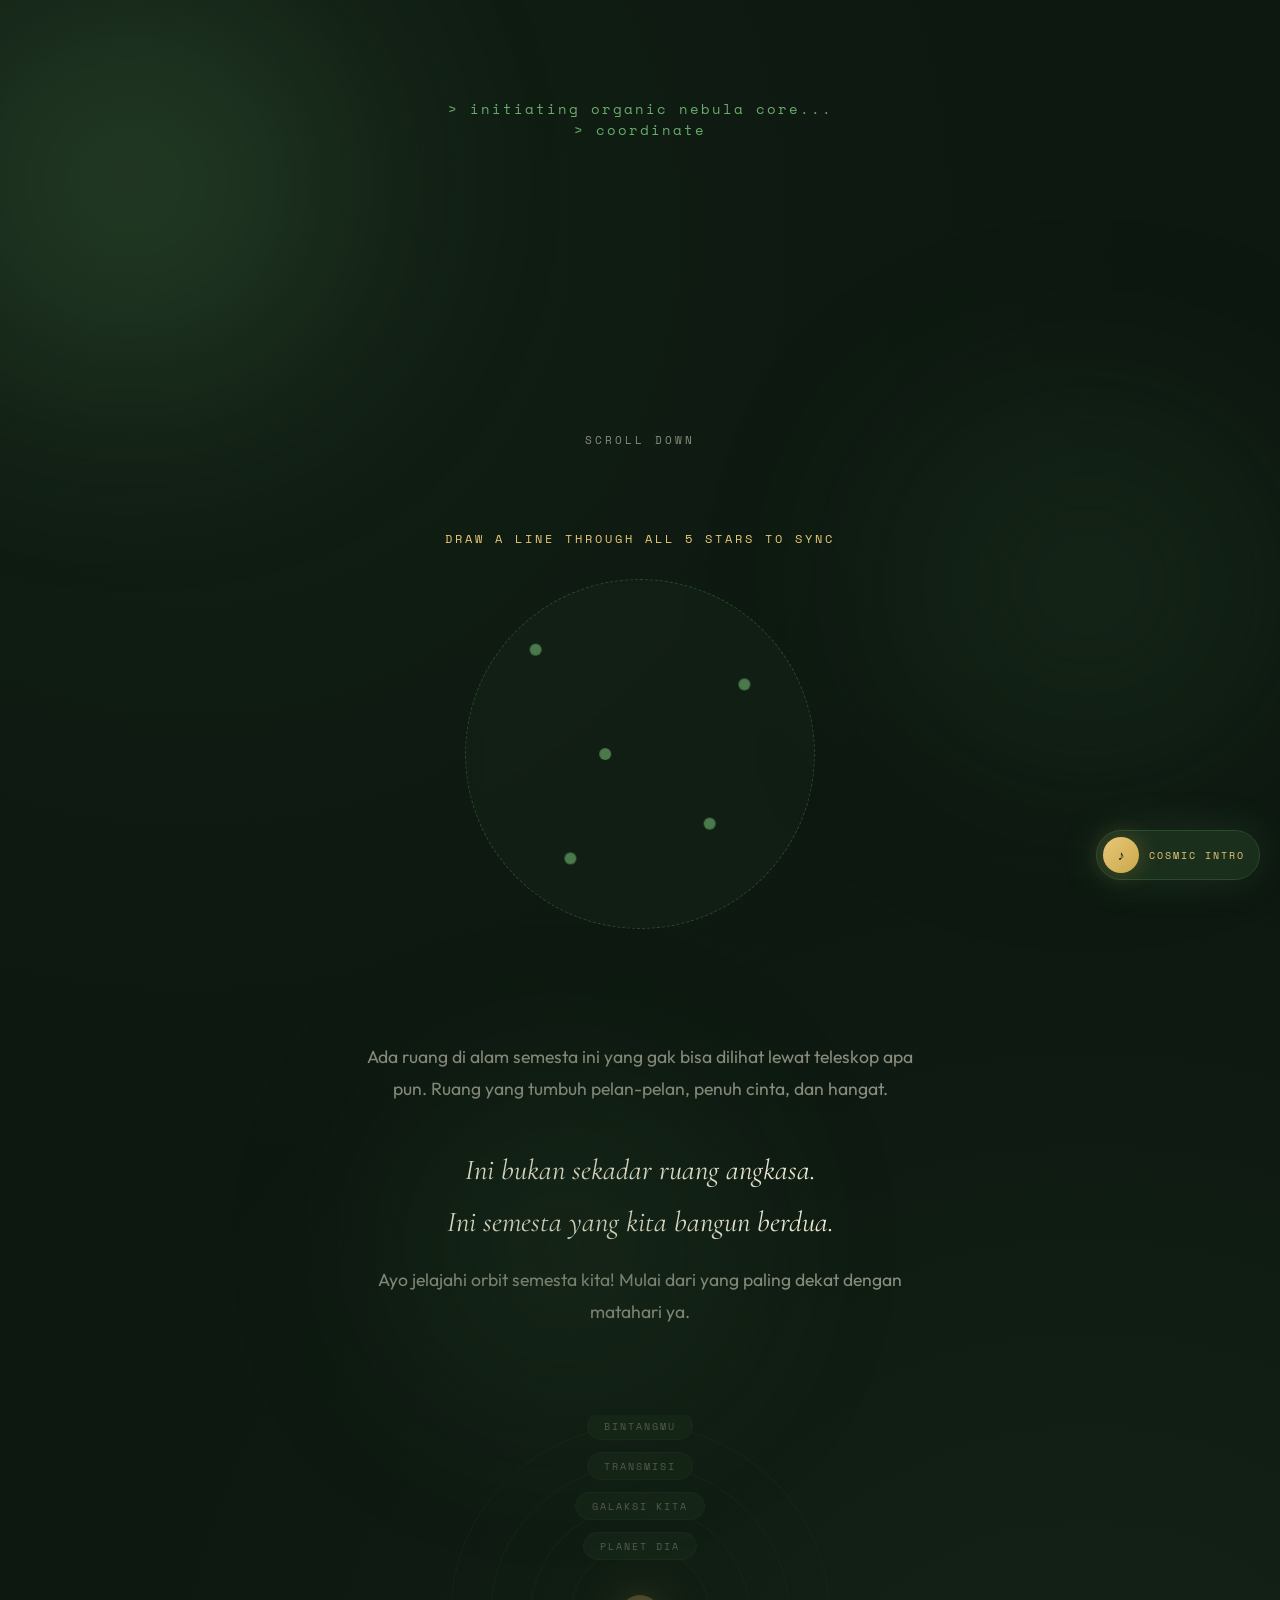
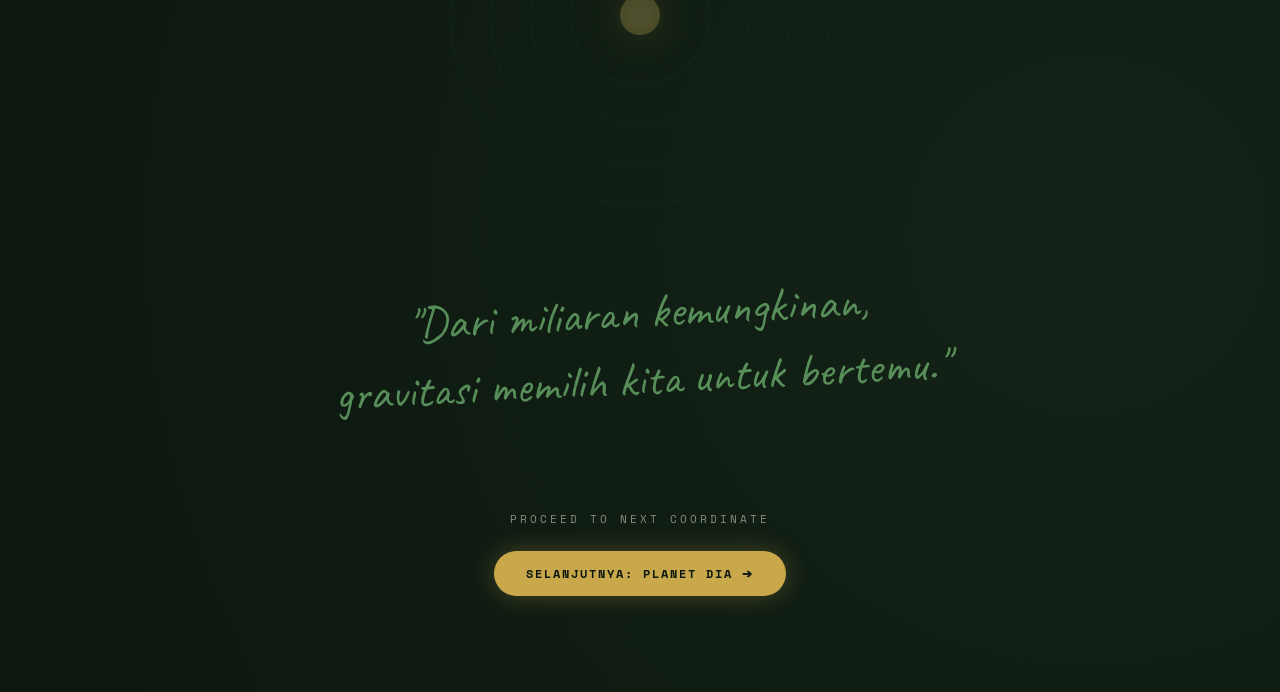
==== index.html @ adc8394c "added by @Kediopan" ====
<!doctype html>
<html lang="id">
  <head>
    <meta charset="UTF-8" />
    <meta name="viewport" content="width=device-width, initial-scale=1.0" />
    <title>The Green Nebula</title>
    <link rel="stylesheet" href="style.css" />
  </head>
  <body>
    <div id="page-transition" class="fade-in"></div>

    <div class="organic-nebula n-fern"></div>
    <div class="organic-nebula n-moss"></div>

    <div id="music-player">
      <button id="music-btn">♪</button>
      <div class="music-info"><span>Cosmic Intro</span></div>
    </div>

    <div class="void-container">
      <div class="boot-sequence">
        <div class="terminal-text" id="terminal-text"></div>
        <h1 class="hero-title" id="hero-title">
          Happy Monthversarry!<br /><em>Enter Our Universe</em>
        </h1>
        <p
          style="
            font-family: var(--f-mono);
            font-size: 0.7rem;
            color: var(--mist);
            margin-top: 4rem;
            letter-spacing: 3px;
            animation: pulse 3s infinite;
          "
        >
          SCROLL DOWN
        </p>
      </div>

      <div class="star-connect-section">
        <p class="star-hint" id="canvas-hint">
          Draw a line through all 5 stars to sync
        </p>
        <div class="canvas-wrapper reveal">
          <canvas id="connect-canvas"></canvas>
          <div class="hidden-message" id="hidden-msg">We Made It This Far!</div>
        </div>
      </div>

      <div class="about-universe reveal">
        <div
          class="organic-nebula n-moss"
          style="top: 20%; right: 20%; width: 40vw; height: 40vh"
        ></div>
        <p>
          Ada ruang di alam semesta ini yang gak bisa dilihat lewat teleskop apa
          pun. Ruang yang tumbuh pelan-pelan, penuh cinta, dan hangat.
        </p>
        <p class="highlight">
          Ini bukan sekadar ruang angkasa.<br />Ini semesta yang kita bangun
          berdua.
        </p>
        <p>
          Ayo jelajahi orbit semesta kita! Mulai dari yang paling dekat dengan
          matahari ya.
        </p>
      </div>

      <div class="orbit-nav-section" id="orbit-nav">
        <div class="orbit-center"></div>
        <a href="him.html" class="orbit-ring r-1" data-nav
          ><span>Planet Dia</span></a
        >
        <a href="kita.html" class="orbit-ring r-2" data-nav
          ><span>Galaksi Kita</span></a
        >
        <a href="surat.html" class="orbit-ring r-3" data-nav
          ><span>Transmisi</span></a
        >
        <a href="untuk.html" class="orbit-ring r-4" data-nav
          ><span>Bintangmu</span></a
        >
      </div>

      <div class="teaser-section">
        <div class="shooting-star" id="shooting-star"></div>
        <p class="teaser-quote" id="teaser-quote">
          "Dari miliaran kemungkinan,<br />gravitasi memilih kita untuk
          bertemu."
        </p>
      </div>

      <!-- NEW: NEXT BUTTON -->
      <div class="next-page-nav reveal">
        <p>PROCEED TO NEXT COORDINATE</p>
        <a href="him.html" class="btn-fierce" data-nav
          >Selanjutnya: Planet Dia ➔</a
        >
      </div>
    </div>

    <script src="script.js"></script>
  </body>
</html>
---- style.css ----
@import url("https://fonts.googleapis.com/css2?family=Cormorant+Garamond:ital,wght@0,300;0,400;0,600;1,400&family=Outfit:wght@300;400;600&family=Space+Mono:ital,wght@0,400;0,700;1,400&family=Caveat:wght@600&display=swap");

/* ── GREEN NEBULA PALETTE & TOKENS ── */
:root {
  --void: #0d1810;
  --forest: #172619;
  --forest-mid: #1e3520;
  --moss: #2a4a2c;
  --fern: #4a7a4c;
  --nebula: #6aab6c;
  --gold: #c9a84c;
  --gold-light: #e8c878;
  --cream: #f0ead6;
  --mist: rgba(240, 234, 214, 0.55);

  --f-display: "Cormorant Garamond", serif;
  --f-body: "Outfit", sans-serif;
  --f-mono: "Space Mono", monospace;
  --f-hand: "Caveat", cursive;

  --glow-nebula: 0 0 40px rgba(106, 171, 108, 0.15);
  --glow-gold: 0 0 25px rgba(201, 168, 76, 0.3);
}

* {
  margin: 0;
  padding: 0;
  box-sizing: border-box;
  -webkit-tap-highlight-color: transparent;
}

/* FIX: Absolute horizontal lockdown */
html,
body {
  width: 100%;
  max-width: 100vw;
  overflow-x: hidden;
}

body {
  background-color: var(--void);
  color: var(--cream);
  font-family: var(--f-body);
  overflow-y: auto !important;
  min-height: 100vh;
  background-image:
    radial-gradient(circle at 15% 10%, rgba(42, 74, 44, 0.15), transparent 40%),
    radial-gradient(circle at 85% 80%, rgba(74, 122, 76, 0.1), transparent 50%);
}

/* ── SPA TRANSITIONS ── */
#page-transition {
  position: fixed;
  inset: 0;
  background: var(--void);
  z-index: 99999;
  pointer-events: none;
  opacity: 0;
  transition: opacity 0.8s ease;
}
#page-transition.fade-in {
  opacity: 1;
  pointer-events: all;
}
.reveal {
  opacity: 0;
  transform: translateY(30px);
  transition: all 1s cubic-bezier(0.25, 1, 0.5, 1);
}
.reveal.visible {
  opacity: 1;
  transform: translateY(0);
}

/* ── PERSISTENT MUSIC & NAV BUTTONS (FIXED CROPPING) ── */
#music-player {
  position: fixed;
  bottom: 20px;
  right: 20px;
  z-index: 9990;
  display: flex;
  align-items: center;
  gap: 10px;
  background: rgba(30, 53, 32, 0.8);
  backdrop-filter: blur(12px);
  border: 1px solid var(--moss);
  border-radius: 50px;
  padding: 6px 14px 6px 6px;
  box-shadow: var(--glow-nebula);
  transition: all 0.3s;
  max-width: calc(100vw - 40px); /* Respects screen padding */
}
#music-btn {
  width: 36px;
  height: 36px;
  border-radius: 50%;
  background: linear-gradient(135deg, var(--gold-light), var(--gold));
  border: none;
  cursor: pointer;
  color: var(--void);
  font-weight: bold;
  box-shadow: var(--glow-gold);
  transition: transform 0.2s;
  display: flex;
  justify-content: center;
  align-items: center;
  flex-shrink: 0;
}
#music-btn:active {
  transform: scale(0.9);
}

.music-info {
  display: flex;
  align-items: center;
  overflow: hidden; /* Contains the text */
}

/* FIX: Text Truncation limits width so it cannot push the box off-screen */
.music-info span {
  display: block;
  font-family: var(--f-mono);
  font-size: 10px;
  color: var(--gold-light);
  letter-spacing: 2px;
  text-transform: uppercase;
  white-space: nowrap;
  overflow: hidden;
  text-overflow: ellipsis;
  max-width: 120px; /* Truncates dynamically on small screens */
}

.btn-fierce {
  display: inline-flex;
  align-items: center;
  justify-content: center;
  padding: 14px 32px;
  font-family: var(--f-mono);
  font-size: 0.75rem;
  color: var(--void);
  background: var(--gold);
  border-radius: 30px;
  text-decoration: none;
  font-weight: bold;
  letter-spacing: 2px;
  text-transform: uppercase;
  transition: all 0.3s;
  box-shadow: var(--glow-gold);
  border: none;
  cursor: pointer;
}
.btn-fierce:hover {
  transform: scale(1.05);
  background: var(--gold-light);
  box-shadow: 0 0 30px rgba(201, 168, 76, 0.5);
}

.back-nav {
  position: fixed;
  top: 15px;
  left: 15px;
  font-family: var(--f-mono);
  font-size: 0.65rem;
  color: var(--mist);
  text-transform: uppercase;
  letter-spacing: 2px;
  text-decoration: none;
  z-index: 9990;
  padding: 8px 16px;
  background: rgba(23, 38, 25, 0.8);
  border: 1px solid var(--moss);
  border-radius: 30px;
  backdrop-filter: blur(5px);
  transition: all 0.3s;
}
.back-nav:hover {
  color: var(--gold-light);
  border-color: var(--gold);
}

.next-page-nav {
  width: 100%;
  padding: 4rem 1.5rem 6rem;
  display: flex;
  flex-direction: column;
  align-items: center;
  justify-content: center;
  text-align: center;
  position: relative;
  z-index: 10;
}
.next-page-nav p {
  font-family: var(--f-mono);
  font-size: 0.7rem;
  color: var(--mist);
  letter-spacing: 3px;
  margin-bottom: 1.5rem;
  text-transform: uppercase;
}

/* ── AMBIENT NEBULAE ── */
.organic-nebula {
  position: fixed;
  border-radius: 50%;
  filter: blur(90px);
  pointer-events: none;
  opacity: 0.4;
  z-index: 0;
}
.n-fern {
  width: 60vw;
  height: 60vh;
  background: radial-gradient(circle, var(--fern), transparent 70%);
  top: -10%;
  left: -20%;
}
.n-moss {
  width: 50vw;
  height: 50vh;
  background: radial-gradient(circle, var(--moss), transparent 70%);
  bottom: 10%;
  right: -10%;
}

/* =========================================
   PAGE 1: THE VOID (INDEX)
   ========================================= */
.void-container {
  padding: 2rem 0 0;
  display: flex;
  flex-direction: column;
  align-items: center;
  position: relative;
  width: 100%;
  overflow-x: hidden;
}

/* Section 1: Boot */
.boot-sequence {
  min-height: 50vh;
  display: flex;
  flex-direction: column;
  justify-content: center;
  align-items: center;
  width: 90%;
  margin-inline: auto;
  padding-top: 2rem;
}
.terminal-text {
  font-family: var(--f-mono);
  font-size: 0.85rem;
  color: var(--nebula);
  letter-spacing: 2px;
  text-align: center;
  margin-bottom: 2rem;
  min-height: 60px;
  line-height: 1.6;
}
.hero-title {
  font-family: var(--f-display);
  font-size: clamp(2.5rem, 8vw, 5rem);
  font-style: italic;
  font-weight: 300;
  color: var(--cream);
  text-align: center;
  opacity: 0;
  transition: opacity 2s ease 0.5s;
  text-shadow: 0 4px 30px rgba(240, 234, 214, 0.1);
  line-height: 1.1;
}
.hero-title em {
  color: var(--gold);
  font-style: normal;
  font-weight: 400;
}

/* Section 2: Star Connect */
.star-connect-section {
  padding: 3rem 0;
  display: flex;
  flex-direction: column;
  align-items: center;
  width: 90%;
  margin-inline: auto;
  position: relative;
}
.star-hint {
  font-family: var(--f-mono);
  font-size: 0.75rem;
  color: var(--gold-light);
  letter-spacing: 3px;
  text-transform: uppercase;
  margin-bottom: 2rem;
  text-align: center;
  animation: pulse 2s infinite;
}
.canvas-wrapper {
  position: relative;
  width: 100%;
  max-width: 350px;
  height: 350px;
}
#connect-canvas {
  width: 100%;
  height: 100%;
  background: rgba(23, 38, 25, 0.4);
  border: 1px dashed var(--moss);
  border-radius: 50%;
  backdrop-filter: blur(8px);
  cursor: crosshair;
  transition: box-shadow 0.5s;
  touch-action: none;
}
#connect-canvas.unlocked {
  box-shadow:
    var(--glow-gold),
    inset 0 0 40px rgba(201, 168, 76, 0.2);
  border-color: var(--gold);
}
.hidden-message {
  position: absolute;
  top: 50%;
  left: 50%;
  transform: translate(-50%, -50%);
  font-family: var(--f-hand);
  font-size: 2rem;
  color: var(--gold-light);
  text-shadow: var(--glow-gold);
  opacity: 0;
  pointer-events: none;
  transition: opacity 1s;
  white-space: nowrap;
}

/* Section 3: About */
.about-universe {
  padding: 4rem 1rem;
  display: flex;
  flex-direction: column;
  justify-content: center;
  align-items: center;
  text-align: center;
  width: 90%;
  max-width: 600px;
  margin-inline: auto;
  position: relative;
  z-index: 2;
}
.about-universe p {
  font-family: var(--f-body);
  font-size: 1.1rem;
  line-height: 1.8;
  color: var(--mist);
  margin-bottom: 1.5rem;
}
.about-universe .highlight {
  font-family: var(--f-display);
  font-size: 1.8rem;
  color: var(--cream);
  font-style: italic;
  margin: 1rem 0;
}

/* Section 4: Orbit Ring Nav */
.orbit-nav-section {
  padding: 4rem 0;
  height: 400px;
  display: flex;
  justify-content: center;
  align-items: center;
  position: relative;
  opacity: 0.3;
  pointer-events: none;
  transition: opacity 1.5s;
  overflow: hidden;
  width: 100%;
}
.orbit-nav-section.unlocked {
  opacity: 1;
  pointer-events: all;
}
.orbit-center {
  width: 40px;
  height: 40px;
  background: radial-gradient(circle, var(--gold-light), var(--gold));
  border-radius: 50%;
  box-shadow:
    var(--glow-gold),
    0 0 60px rgba(201, 168, 76, 0.6);
  z-index: 10;
  position: absolute;
  top: 50%;
  left: 50%;
  transform: translate(-50%, -50%);
}
.orbit-ring {
  position: absolute;
  top: 50%;
  left: 50%;
  border-radius: 50%;
  border: 1px solid rgba(106, 171, 108, 0.2);
  display: flex;
  justify-content: center;
  align-items: flex-start;
  text-decoration: none;
  transition: all 0.3s;
  pointer-events: none;
}
.orbit-ring span {
  pointer-events: auto;
  cursor: pointer;
  font-family: var(--f-mono);
  font-size: 0.6rem;
  color: var(--cream);
  background: var(--forest-mid);
  border: 1px solid var(--moss);
  padding: 6px 16px;
  border-radius: 30px;
  letter-spacing: 2px;
  text-transform: uppercase;
  transform: translateY(-50%);
  transition: all 0.3s;
  white-space: nowrap;
}
.orbit-ring:hover span {
  background: var(--nebula);
  color: var(--void);
  box-shadow: var(--glow-nebula);
  border-color: var(--nebula);
}
.r-1 {
  width: 140px;
  height: 140px;
  margin: -70px 0 0 -70px;
  animation: spin 15s linear infinite;
}
.r-2 {
  width: 220px;
  height: 220px;
  margin: -110px 0 0 -110px;
  animation: spin 25s linear infinite reverse;
}
.r-3 {
  width: 300px;
  height: 300px;
  margin: -150px 0 0 -150px;
  animation: spin 35s linear infinite;
}
.r-4 {
  width: 380px;
  height: 380px;
  margin: -190px 0 0 -190px;
  animation: spin 45s linear infinite reverse;
}
.r-1 span {
  animation: spin 15s linear infinite reverse;
}
.r-2 span {
  animation: spin 25s linear infinite normal;
}
.r-3 span {
  animation: spin 35s linear infinite reverse;
}
.r-4 span {
  animation: spin 45s linear infinite normal;
}

/* Section 5: Teaser */
.teaser-section {
  padding: 4rem 1rem 2rem;
  display: flex;
  justify-content: center;
  align-items: center;
  position: relative;
  width: 90%;
  margin-inline: auto;
}
.teaser-quote {
  font-family: var(--f-hand);
  font-size: clamp(1.8rem, 5vw, 3rem);
  color: var(--nebula);
  text-align: center;
  transform: rotate(-3deg);
  line-height: 1.4;
  opacity: 0.8;
}
.shooting-star {
  position: absolute;
  width: 150px;
  height: 2px;
  background: linear-gradient(90deg, transparent, var(--gold-light), white);
  top: 10%;
  left: -200px;
  opacity: 0;
  transform: rotate(-15deg);
}
.shooting-star.shoot {
  animation: shootAnim 2s ease-in forwards;
}

/* =========================================
   PAGE 2: PLANET DIA (HIM.HTML)
   ========================================= */
.planet-dia-wrapper {
  padding: 4rem 0 0;
  display: flex;
  flex-direction: column;
  align-items: center;
  width: 100%;
  overflow-x: hidden;
}
.pd-hero {
  text-align: center;
  margin-bottom: 3rem;
  width: 90%;
  margin-inline: auto;
}
.pd-hero h1 {
  font-family: var(--f-display);
  font-size: clamp(2.5rem, 8vw, 5rem);
  color: var(--cream);
  font-style: italic;
  font-weight: 300;
}
.pd-hero p {
  font-family: var(--f-mono);
  font-size: 0.75rem;
  color: var(--gold);
  letter-spacing: 3px;
  text-transform: uppercase;
  margin-top: 1rem;
}
.solar-system-area {
  position: relative;
  width: 90%;
  max-width: 350px;
  height: 350px;
  display: flex;
  justify-content: center;
  align-items: center;
  margin: 0 auto 4rem;
}
.central-star {
  width: 50px;
  height: 50px;
  background: radial-gradient(circle, var(--gold-light), var(--forest-mid));
  border-radius: 50%;
  box-shadow: var(--glow-gold);
  z-index: 5;
}
.orbit-path {
  position: absolute;
  border: 1px dashed rgba(74, 122, 76, 0.2);
  border-radius: 50%;
  pointer-events: none;
}
.planet {
  position: absolute;
  border-radius: 50%;
  cursor: pointer;
  transition: transform 0.3s;
  z-index: 10;
  display: flex;
  justify-content: center;
  align-items: center;
  pointer-events: auto;
}
.planet:hover {
  transform: scale(1.2);
  box-shadow: var(--glow-nebula);
}
.planet::after {
  content: attr(data-name);
  position: absolute;
  bottom: -20px;
  font-family: var(--f-mono);
  font-size: 9px;
  color: var(--mist);
  opacity: 0;
  transition: opacity 0.3s;
  letter-spacing: 1px;
}
.planet:hover::after {
  opacity: 1;
}
.path-1 {
  width: 140px;
  height: 140px;
  animation: spin 15s linear infinite;
}
.path-2 {
  width: 220px;
  height: 220px;
  animation: spin 25s linear infinite reverse;
}
.path-3 {
  width: 300px;
  height: 300px;
  animation: spin 35s linear infinite;
}
.path-4 {
  width: 380px;
  height: 380px;
  animation: spin 45s linear infinite reverse;
}
.planet-1 {
  width: 20px;
  height: 20px;
  background: radial-gradient(circle at 30% 30%, var(--fern), var(--void));
  top: -10px;
  left: 50%;
  transform: translateX(-50%);
}
.planet-2 {
  width: 30px;
  height: 30px;
  background: radial-gradient(circle at 30% 30%, var(--moss), var(--void));
  bottom: -15px;
  left: 50%;
  transform: translateX(-50%);
}
.planet-3 {
  width: 18px;
  height: 18px;
  background: radial-gradient(circle at 30% 30%, var(--gold), var(--forest));
  top: 50%;
  right: -9px;
  transform: translateY(-50%);
}
.planet-4 {
  width: 40px;
  height: 40px;
  background: radial-gradient(circle at 30% 30%, var(--nebula), var(--void));
  top: 50%;
  left: -20px;
  transform: translateY(-50%);
}
.planet-modal {
  position: fixed;
  inset: 0;
  background: rgba(13, 24, 16, 0.95);
  backdrop-filter: blur(10px);
  z-index: 10000;
  display: flex;
  justify-content: center;
  align-items: center;
  opacity: 0;
  pointer-events: none;
  transition: opacity 0.5s ease;
  padding: 1.5rem;
}
.planet-modal.show {
  opacity: 1;
  pointer-events: all;
}
.pm-content {
  background: var(--forest-mid);
  border: 1px solid var(--moss);
  border-radius: 16px;
  padding: 1.5rem;
  width: 90%;
  max-width: 400px;
  margin-inline: auto;
  text-align: center;
  box-shadow: var(--glow-nebula);
  transform: scale(0.9);
  transition: transform 0.5s cubic-bezier(0.25, 1, 0.5, 1);
}
.planet-modal.show .pm-content {
  transform: scale(1);
}
.pm-content img {
  width: 100%;
  height: 280px;
  object-fit: cover;
  border-radius: 8px;
  margin-bottom: 1.2rem;
  filter: sepia(20%) brightness(0.9);
}
.pm-content p {
  font-family: var(--f-hand);
  font-size: 1.5rem;
  color: var(--gold-light);
  line-height: 1.4;
  margin-bottom: 1.5rem;
}
.pm-close {
  background: transparent;
  border: 1px solid var(--mist);
  color: var(--cream);
  font-family: var(--f-mono);
  padding: 8px 24px;
  border-radius: 30px;
  cursor: pointer;
  transition: all 0.3s;
  letter-spacing: 2px;
}
.pm-close:hover {
  border-color: var(--gold);
  color: var(--gold);
}

/* Mission Reports */
.facts-section {
  width: 90%;
  max-width: 900px;
  margin: 0 auto 4rem;
}
.section-title {
  font-family: var(--f-display);
  font-size: 2.2rem;
  color: var(--cream);
  text-align: center;
  margin-bottom: 2.5rem;
  font-style: italic;
}
.facts-grid {
  display: grid;
  grid-template-columns: repeat(auto-fit, minmax(220px, 1fr));
  gap: 1.5rem;
}
.fact-card {
  height: 240px;
  perspective: 1000px;
  cursor: pointer;
}
.fact-inner {
  width: 100%;
  height: 100%;
  position: relative;
  transition: transform 0.8s cubic-bezier(0.25, 1, 0.5, 1);
  transform-style: preserve-3d;
}
.fact-card.flipped .fact-inner {
  transform: rotateY(180deg);
}
.fact-front,
.fact-back {
  position: absolute;
  inset: 0;
  backface-visibility: hidden;
  border-radius: 12px;
  padding: 1.5rem;
  display: flex;
  flex-direction: column;
  justify-content: center;
  align-items: center;
  text-align: center;
}
.fact-front {
  background: var(--forest-mid);
  border: 1px solid var(--moss);
}
.fact-front span {
  font-family: var(--f-mono);
  font-size: 0.65rem;
  color: var(--nebula);
  letter-spacing: 3px;
  margin-bottom: 1rem;
}
.fact-front h3 {
  font-family: var(--f-display);
  font-size: 1.5rem;
  color: var(--gold-light);
  font-style: italic;
}
.fact-back {
  background: var(--moss);
  border: 1px solid var(--fern);
  transform: rotateY(180deg);
}
.fact-back p {
  font-family: var(--f-body);
  font-size: 0.95rem;
  color: var(--cream);
  line-height: 1.5;
}

/* Rater & Strip */
.rating-section {
  text-align: center;
  margin: 0 auto 4rem;
  width: 90%;
  max-width: 600px;
  padding: 3rem 1.5rem;
  background: rgba(30, 53, 32, 0.2);
  border-radius: 20px;
  border: 1px dashed var(--moss);
}
.rating-section h2 {
  font-family: var(--f-mono);
  font-size: 0.8rem;
  color: var(--mist);
  letter-spacing: 3px;
  text-transform: uppercase;
  margin-bottom: 1.5rem;
}
.star-rating {
  display: flex;
  justify-content: center;
  gap: 10px;
  font-size: 2.5rem;
  color: var(--forest-mid);
  cursor: pointer;
  margin-bottom: 1.5rem;
}
.star-rating span {
  transition:
    color 0.3s,
    transform 0.2s;
  text-shadow: 0 0 10px rgba(0, 0, 0, 0.5);
}
.star-rating span.active {
  color: var(--gold);
  transform: scale(1.1);
  text-shadow: var(--glow-gold);
}
.rating-result {
  font-family: var(--f-hand);
  font-size: 1.8rem;
  color: var(--nebula);
  min-height: 2.5rem;
}

.strip-section {
  width: 100vw;
  margin-left: calc(-50vw + 50%);
  margin-bottom: 0;
  overflow: hidden;
}
.strip-hint {
  text-align: center;
  font-family: var(--f-mono);
  font-size: 0.7rem;
  color: var(--mist);
  letter-spacing: 2px;
  margin-bottom: 1.5rem;
}
.photo-strip {
  display: flex;
  gap: 1.5rem;
  padding: 0 5vw 1.5rem;
  overflow-x: auto;
  scroll-snap-type: x mandatory;
  scrollbar-width: none;
}
.photo-strip::-webkit-scrollbar {
  display: none;
}
.strip-img {
  flex: 0 0 240px;
  height: 320px;
  scroll-snap-align: center;
  border-radius: 8px;
  border: 2px solid var(--moss);
  object-fit: cover;
  filter: sepia(80%) grayscale(100%) brightness(0.6);
  transition: all 0.6s ease;
  cursor: pointer;
}
.strip-img.colorized {
  filter: sepia(0%) grayscale(0%) brightness(1);
  border-color: var(--gold-light);
  box-shadow: var(--glow-gold);
  transform: scale(1.02);
}

/* =========================================
   PAGE 3: GALAKSI KITA (KITA.HTML)
   ========================================= */
.kita-wrapper {
  padding: 3rem 0 0;
  display: flex;
  flex-direction: column;
  align-items: center;
  overflow-x: hidden;
  width: 100%;
}
.galaxy-hero {
  position: relative;
  width: 100%;
  height: 40vh;
  display: flex;
  flex-direction: column;
  justify-content: center;
  align-items: center;
  margin-bottom: 2rem;
}
.spiral-bg {
  position: absolute;
  width: 150vw;
  height: 150vw;
  background: conic-gradient(
    from 0deg,
    transparent 0%,
    rgba(106, 171, 108, 0.1) 20%,
    transparent 40%,
    rgba(201, 168, 76, 0.05) 60%,
    transparent 80%
  );
  border-radius: 50%;
  animation: spin 40s linear infinite;
  pointer-events: none;
  z-index: 0;
}
.galaxy-hero h1 {
  font-family: var(--f-display);
  font-size: clamp(2.5rem, 8vw, 5rem);
  color: var(--gold-light);
  z-index: 2;
  text-shadow: var(--glow-gold);
  font-style: italic;
}

.map-window {
  width: 90%;
  max-width: 600px;
  margin-inline: auto;
  height: 40vh;
  border: 1px solid var(--moss);
  border-radius: 20px;
  overflow: hidden;
  position: relative;
  background: radial-gradient(circle, var(--forest-mid), var(--void));
  box-shadow: var(--glow-nebula);
  cursor: grab;
}
.map-window:active {
  cursor: grabbing;
}
.map-canvas {
  width: 200%;
  height: 200%;
  position: absolute;
  top: -50%;
  left: -50%;
  background-image: radial-gradient(
    rgba(201, 168, 76, 0.3) 1px,
    transparent 1px
  );
  background-size: 50px 50px;
  transition: transform 0.1s;
}
.cluster {
  position: absolute;
  width: 50px;
  height: 50px;
  background: radial-gradient(circle, var(--gold), transparent);
  border-radius: 50%;
  filter: blur(5px);
  animation: pulse 2s infinite alternate;
  cursor: pointer;
  pointer-events: auto;
}
.c1 {
  top: 30%;
  left: 30%;
}
.c2 {
  top: 60%;
  left: 70%;
  background: radial-gradient(circle, var(--nebula), transparent);
}
.c3 {
  top: 80%;
  left: 20%;
}
.c4 {
  top: 20%;
  left: 80%;
}

.timeline-section {
  width: 90%;
  max-width: 600px;
  margin: 3rem auto;
  position: relative;
  padding: 1rem 0;
}
.timeline-line {
  position: absolute;
  left: 14px;
  top: 0;
  bottom: 0;
  width: 2px;
  background: var(--moss);
}
.time-node {
  position: relative;
  margin-bottom: 4rem;
  padding-left: 45px;
  opacity: 0.5;
  transition: opacity 0.5s;
}
.time-node.revealed {
  opacity: 1;
}
.node-hold {
  position: absolute;
  left: 0px;
  top: 0;
  width: 30px;
  height: 30px;
  border-radius: 50%;
  border: 2px solid var(--gold);
  background: var(--void);
  display: flex;
  justify-content: center;
  align-items: center;
  cursor: pointer;
  z-index: 2;
  box-shadow: var(--glow-gold);
  -webkit-user-select: none;
  user-select: none;
}
.node-fill {
  position: absolute;
  inset: -2px;
  border-radius: 50%;
  background: conic-gradient(var(--nebula) 0%, transparent 0%);
  pointer-events: none;
}
.time-content {
  background: var(--forest-mid);
  padding: 1.2rem;
  border-radius: 12px;
  border: 1px solid var(--moss);
  transform: translateX(-15px);
  transition: all 0.5s;
  filter: blur(3px);
}
.time-node.revealed .time-content {
  transform: translateX(0);
  filter: blur(0);
  box-shadow: var(--glow-nebula);
}

.decoder-section {
  text-align: center;
  width: 90%;
  margin: 4rem auto;
}
.decoder-text {
  font-family: var(--f-mono);
  font-size: 1.2rem;
  color: var(--gold-light);
  letter-spacing: 3px;
  margin-bottom: 1.5rem;
  min-height: 3rem;
  word-wrap: break-word;
}

.gyro-wall {
  display: flex;
  flex-wrap: wrap;
  justify-content: center;
  gap: 1.5rem;
  width: 90%;
  margin: 3rem auto 0;
  perspective: 1000px;
}
.gyro-item {
  width: 160px;
  padding: 8px 8px 24px;
  background: var(--cream);
  border-radius: 4px;
  box-shadow: 0 15px 30px rgba(0, 0, 0, 0.8);
  transition: transform 0.2s ease-out;
  cursor: pointer;
}
.gyro-item img {
  width: 100%;
  height: 180px;
  object-fit: cover;
  filter: sepia(30%);
}

/* =========================================
   PAGE 4: TRANSMISI (SURAT.HTML)
   ========================================= */
.radar-hero {
  height: 40vh;
  display: flex;
  flex-direction: column;
  justify-content: center;
  align-items: center;
  position: relative;
  padding: 2rem;
  width: 100%;
}
.radar-ring {
  position: absolute;
  border-radius: 50%;
  border: 1px solid var(--nebula);
  animation: radarPing 4s infinite linear;
  opacity: 0;
}
.rr-1 {
  width: 80px;
  height: 80px;
  animation-delay: 0s;
}
.rr-2 {
  width: 80px;
  height: 80px;
  animation-delay: 1.3s;
}
.rr-3 {
  width: 80px;
  height: 80px;
  animation-delay: 2.6s;
}
@keyframes radarPing {
  0% {
    transform: scale(1);
    opacity: 0.8;
    box-shadow: inset 0 0 20px var(--nebula);
  }
  100% {
    transform: scale(4);
    opacity: 0;
  }
}

.signal-unlock {
  display: flex;
  flex-direction: column;
  align-items: center;
  gap: 1rem;
  margin-bottom: 2rem;
  width: 100%;
}
.bars-container {
  display: flex;
  align-items: flex-end;
  gap: 8px;
  height: 50px;
  cursor: pointer;
  padding: 10px;
}
.s-bar {
  width: 16px;
  background: var(--moss);
  border-radius: 4px;
  transition: all 0.5s;
}
.s-bar.active {
  background: var(--gold);
  box-shadow: var(--glow-gold);
}
.b1 {
  height: 16px;
}
.b2 {
  height: 32px;
}
.b3 {
  height: 48px;
}

.transmission-letter {
  width: 90%;
  max-width: 600px;
  margin: 0 auto;
  background: rgba(30, 53, 32, 0.3);
  backdrop-filter: blur(15px);
  border: 1px solid var(--fern);
  border-radius: 16px;
  padding: 2rem 1.5rem;
  box-shadow: var(--glow-nebula);
  opacity: 0;
  pointer-events: none;
  transition: opacity 1s;
}
.transmission-letter.unlocked {
  opacity: 1;
  pointer-events: all;
}
.t-text {
  font-family: var(--f-mono);
  font-size: 0.95rem;
  color: var(--cream);
  line-height: 1.7;
  min-height: 200px;
  white-space: pre-wrap;
}
.woven-photo {
  width: 100%;
  max-width: 250px;
  margin: 1.5rem auto;
  display: block;
  border-radius: 8px;
  border: 1px solid var(--gold);
  opacity: 0;
  transition: opacity 1s;
}
.morse-section {
  margin: 4rem auto 0;
  text-align: center;
  width: 90%;
}
.morse-code {
  font-family: var(--f-mono);
  font-size: 1.5rem;
  color: var(--mist);
  letter-spacing: 4px;
  margin-bottom: 1rem;
}

/* =========================================
   PAGE 5: BINTANG UNTUKMU (UNTUK.HTML)
   ========================================= */
.bintang-hero {
  min-height: 40vh;
  padding: 4rem 1.5rem;
  display: flex;
  justify-content: center;
  align-items: center;
  text-align: center;
  position: relative;
  width: 100%;
}

.fog-container {
  position: relative;
  width: 90%;
  max-width: 600px;
  height: 350px;
  margin: 0 auto 3rem;
  border-radius: 16px;
  overflow: hidden;
  border: 1px solid var(--moss);
  box-shadow: var(--glow-nebula);
}
.fog-content {
  position: absolute;
  inset: 0;
  background-image: url("asset/11.jpg");
  background-size: cover;
  background-position: center;
  display: flex;
  justify-content: center;
  align-items: center;
}
.fog-overlay {
  position: absolute;
  inset: 0;
  background: rgba(13, 24, 16, 0.65);
  z-index: 1;
}
.fog-reveal-text {
  position: relative;
  z-index: 2;
  font-family: var(--f-hand);
  font-size: clamp(3rem, 10vw, 5rem);
  color: var(--gold-light);
  text-shadow: var(--glow-gold);
  transform: rotate(-5deg);
}
.fog-canvas {
  position: absolute;
  inset: 0;
  width: 100%;
  height: 100%;
  cursor: pointer;
  z-index: 10;
  border-radius: inherit;
  touch-action: none;
}

.wish-sender {
  text-align: center;
  margin: 4rem auto;
  max-width: 500px;
  padding: 1.5rem;
  background: rgba(30, 53, 32, 0.4);
  border-radius: 16px;
  border: 1px dashed var(--fern);
  width: 90%;
}
.wish-input {
  width: 100%;
  background: transparent;
  border: none;
  border-bottom: 2px solid var(--gold);
  color: var(--cream);
  font-family: var(--f-hand);
  font-size: 1.5rem;
  outline: none;
  text-align: center;
  padding: 8px;
  margin-bottom: 1.5rem;
}
.wish-orb {
  position: fixed;
  width: 16px;
  height: 16px;
  background: var(--gold-light);
  border-radius: 50%;
  box-shadow: var(--glow-gold);
  z-index: 9999;
  opacity: 0;
  pointer-events: none;
}
.wish-orb.float-up {
  animation: floatWish 3s cubic-bezier(0.25, 1, 0.5, 1) forwards;
}
@keyframes floatWish {
  0% {
    opacity: 1;
    transform: translateY(0) scale(1);
  }
  100% {
    opacity: 0;
    transform: translateY(-100vh) scale(0.2);
  }
}

/* ── EVENT HORIZON BLACK HOLE ── */
.blackhole-section {
  min-height: 50vh;
  padding: 4rem 1.5rem;
  display: flex;
  flex-direction: column;
  justify-content: center;
  align-items: center;
  position: relative;
  overflow: hidden;
  width: 100%;
  z-index: 10;
}

.blackhole {
  width: 80px;
  height: 80px;
  background: #000;
  border-radius: 50%;
  box-shadow:
    0 0 40px rgba(0, 0, 0, 1),
    0 0 15px var(--gold-light),
    inset 0 0 20px #000;
  cursor: pointer;
  position: relative;
  z-index: 50;
  -webkit-user-select: none;
  user-select: none;
  -webkit-touch-callout: none;
  touch-action: none;
  transition: box-shadow 0.3s ease;
}

.blackhole.is-active {
  box-shadow:
    0 0 80px rgba(0, 0, 0, 1),
    0 0 40px var(--gold),
    inset 0 0 30px var(--gold);
  animation: anomalyShake 0.1s infinite;
}

@keyframes anomalyShake {
  0% {
    transform: translate(1px, 1px) rotate(0deg);
  }
  50% {
    transform: translate(-1px, -2px) rotate(-1deg);
  }
  100% {
    transform: translate(-2px, 1px) rotate(1deg);
  }
}

.bh-overlay {
  position: fixed;
  inset: 0;
  background: #000;
  z-index: 999999;
  display: flex;
  flex-direction: column;
  justify-content: center;
  align-items: center;
  padding: 2rem;
  clip-path: circle(0% at 50% 85%);
  transition: clip-path 1.2s cubic-bezier(0.25, 1, 0.5, 1);
  pointer-events: none;
}

.bh-overlay.is-pulling {
  clip-path: circle(150% at 50% 85%);
}

.bh-overlay.consume {
  clip-path: circle(150% at 50% 85%) !important;
  pointer-events: all;
}

.final-msg {
  font-family: var(--f-hand);
  font-size: clamp(1.8rem, 6vw, 3.2rem);
  color: var(--gold-light);
  text-shadow: var(--glow-gold);
  opacity: 0;
  transform: translateY(30px);
  transition: all 1.5s ease 0.5s;
  text-align: center;
  line-height: 1.4;
  width: 100%;
  max-width: 90vw;
  margin: 0 auto;
  white-space: normal;
  word-wrap: break-word;
  padding: 0 10px;
  box-sizing: border-box;
}

.bh-overlay.consume .final-msg {
  opacity: 1;
  transform: translateY(0);
}
.restart-btn {
  opacity: 0;
  transition: opacity 1.5s ease 2s;
  margin-top: 3rem;
}
.bh-overlay.consume .restart-btn {
  opacity: 1;
}

/* UTILS */
@keyframes spin {
  100% {
    transform: rotate(360deg);
  }
}
@keyframes pulse {
  0%,
  100% {
    opacity: 0.4;
  }
  50% {
    opacity: 1;
    text-shadow: var(--glow-gold);
  }
}
@keyframes shootAnim {
  0% {
    transform: translateX(0) translateY(0) rotate(-15deg);
    opacity: 1;
  }
  100% {
    transform: translateX(120vw) translateY(30vh) rotate(-15deg);
    opacity: 0;
  }
}
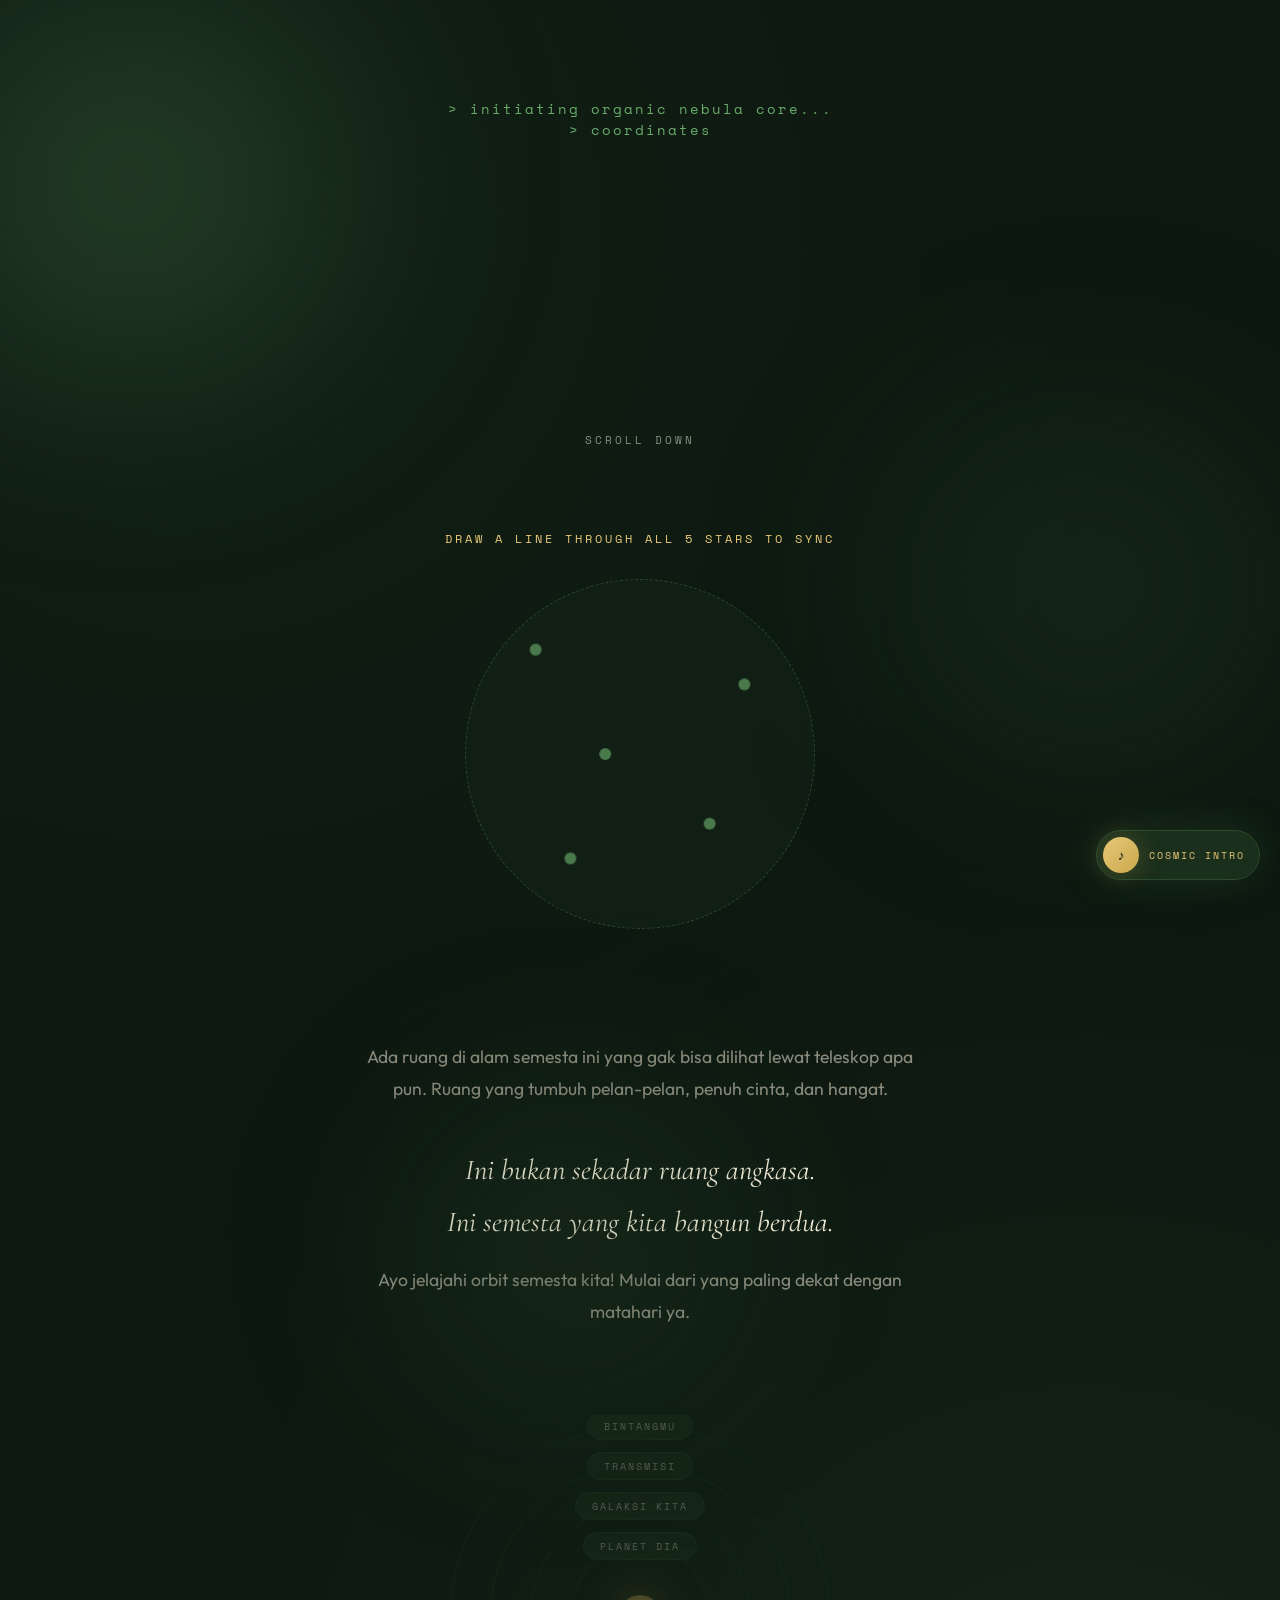
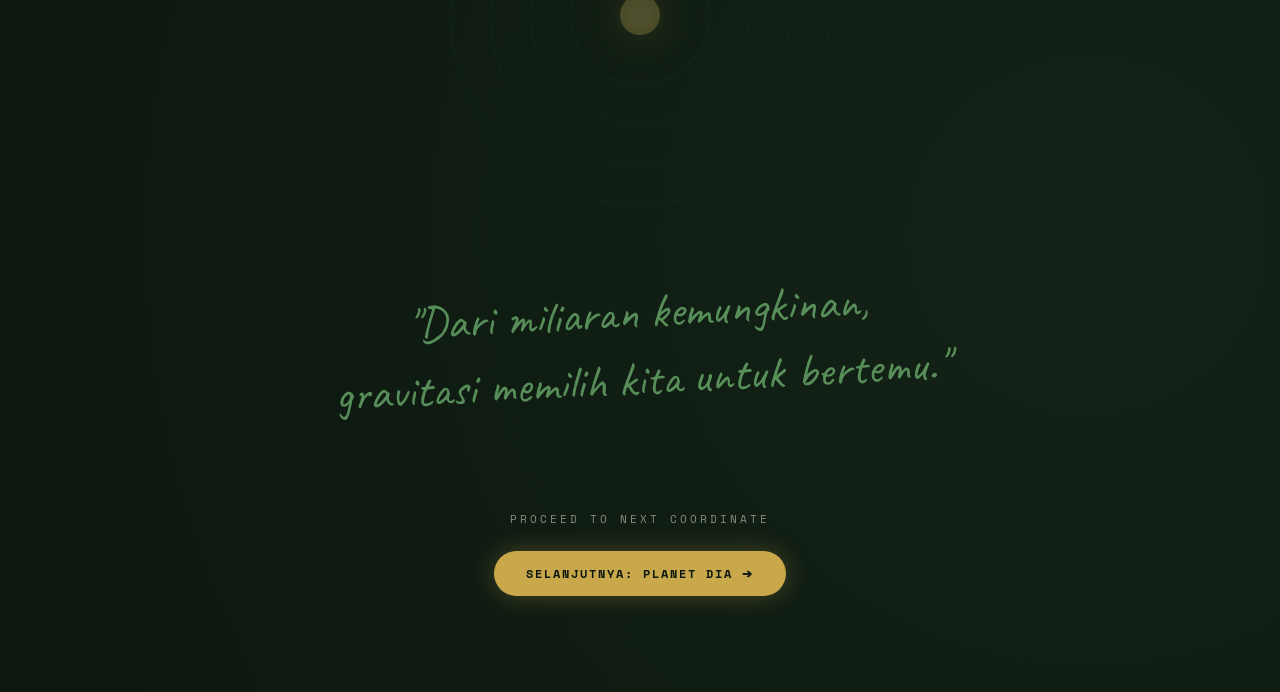
==== commit 619f7451: "edited by @chanellemn" ====
--- a/index.html
+++ b/index.html
@@ -12,11 +12,13 @@
     <div class="organic-nebula n-fern"></div>
     <div class="organic-nebula n-moss"></div>
 
-    <div id="music-player">
-      <button id="music-btn">♪</button>
-      <div class="music-info"><span>Cosmic Intro</span></div>
-    </div>
+<!-- The Music player sits outside the core! -->
+  <div id="music-player">
+    <button id="music-btn">♪</button>
+    <div class="music-info"><span>Cosmic Intro</span></div>
+  </div>
 
+  <main id="app-core">
     <div class="void-container">
       <div class="boot-sequence">
         <div class="terminal-text" id="terminal-text"></div>
@@ -98,6 +100,7 @@
         >
       </div>
     </div>
+    </main>
 
     <script src="script.js"></script>
   </body>
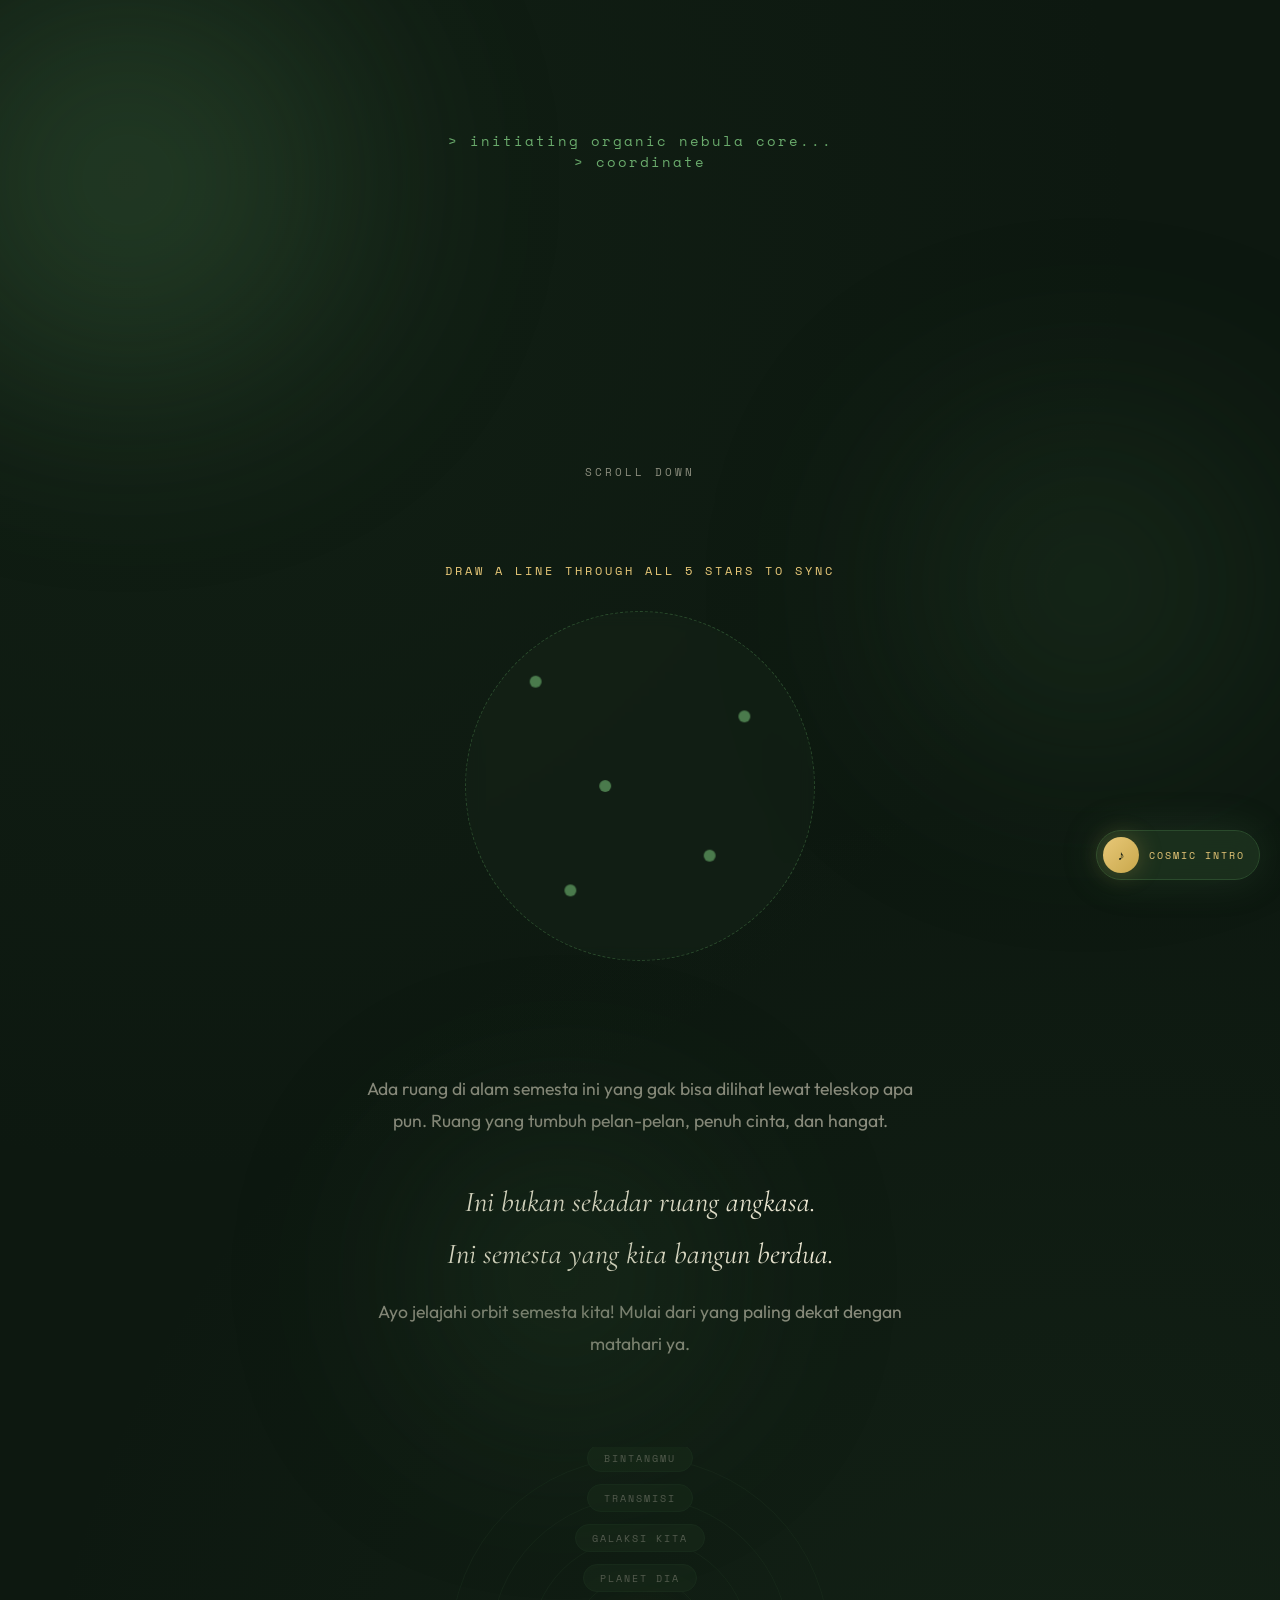
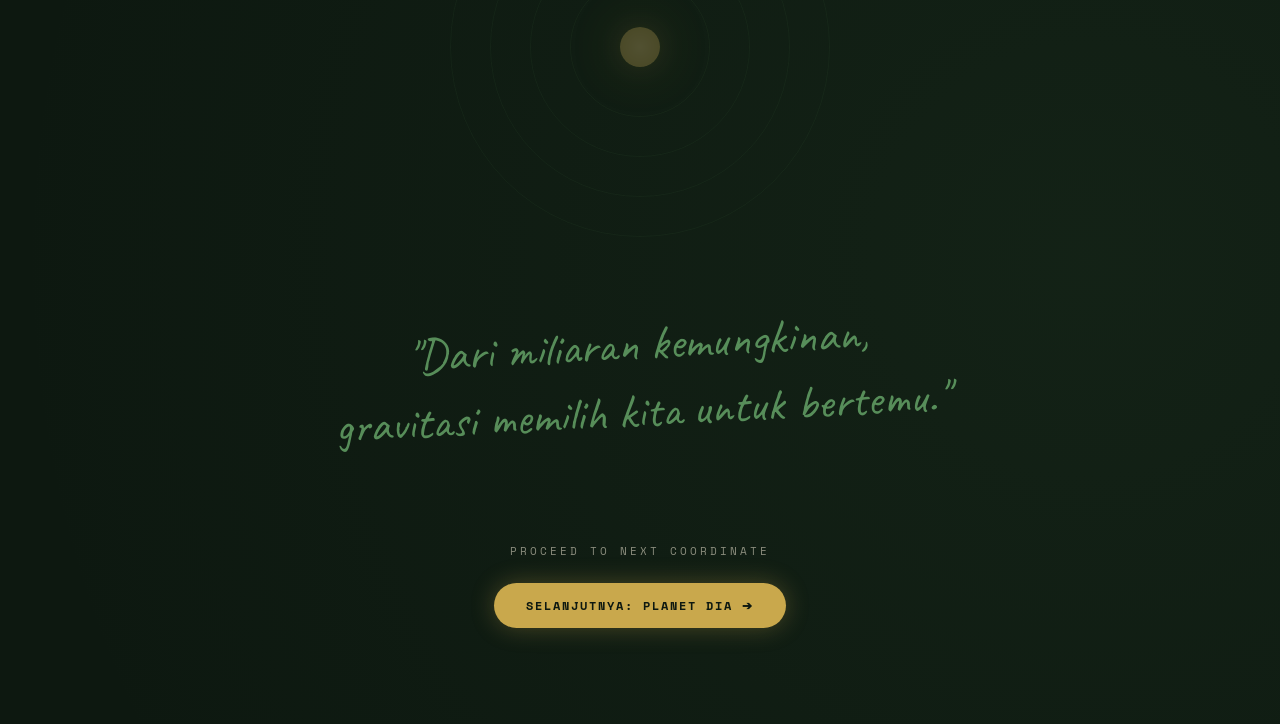
==== commit aee47049: "edited by @Kediopan" ====
--- a/index.html
+++ b/index.html
@@ -12,94 +12,97 @@
     <div class="organic-nebula n-fern"></div>
     <div class="organic-nebula n-moss"></div>
 
-<!-- The Music player sits outside the core! -->
-  <div id="music-player">
-    <button id="music-btn">♪</button>
-    <div class="music-info"><span>Cosmic Intro</span></div>
-  </div>
+    <div id="music-player">
+      <button id="music-btn">♪</button>
+      <div class="music-info"><span>Cosmic Intro</span></div>
+    </div>
 
-  <main id="app-core">
-    <div class="void-container">
-      <div class="boot-sequence">
-        <div class="terminal-text" id="terminal-text"></div>
-        <h1 class="hero-title" id="hero-title">
-          Happy Monthversarry!<br /><em>Enter Our Universe</em>
-        </h1>
-        <p
-          style="
-            font-family: var(--f-mono);
-            font-size: 0.7rem;
-            color: var(--mist);
-            margin-top: 4rem;
-            letter-spacing: 3px;
-            animation: pulse 3s infinite;
-          "
-        >
-          SCROLL DOWN
-        </p>
-      </div>
+    <main id="app-core">
+      <div class="void-container">
+        <div class="void-container">
+          <div class="boot-sequence">
+            <div class="terminal-text" id="terminal-text"></div>
+            <h1 class="hero-title" id="hero-title">
+              Happy Monthversarry!<br /><em>Enter Our Universe</em>
+            </h1>
+            <p
+              style="
+                font-family: var(--f-mono);
+                font-size: 0.7rem;
+                color: var(--mist);
+                margin-top: 4rem;
+                letter-spacing: 3px;
+                animation: pulse 3s infinite;
+              "
+            >
+              SCROLL DOWN
+            </p>
+          </div>
 
-      <div class="star-connect-section">
-        <p class="star-hint" id="canvas-hint">
-          Draw a line through all 5 stars to sync
-        </p>
-        <div class="canvas-wrapper reveal">
-          <canvas id="connect-canvas"></canvas>
-          <div class="hidden-message" id="hidden-msg">We Made It This Far!</div>
+          <div class="star-connect-section">
+            <p class="star-hint" id="canvas-hint">
+              Draw a line through all 5 stars to sync
+            </p>
+            <div class="canvas-wrapper reveal">
+              <canvas id="connect-canvas"></canvas>
+              <div class="hidden-message" id="hidden-msg">
+                We Made It This Far!
+              </div>
+            </div>
+          </div>
+
+          <div class="about-universe reveal">
+            <div
+              class="organic-nebula n-moss"
+              style="top: 20%; right: 20%; width: 40vw; height: 40vh"
+            ></div>
+            <p>
+              Ada ruang di alam semesta ini yang gak bisa dilihat lewat teleskop
+              apa pun. Ruang yang tumbuh pelan-pelan, penuh cinta, dan hangat.
+            </p>
+            <p class="highlight">
+              Ini bukan sekadar ruang angkasa.<br />Ini semesta yang kita bangun
+              berdua.
+            </p>
+            <p>
+              Ayo jelajahi orbit semesta kita! Mulai dari yang paling dekat
+              dengan matahari ya.
+            </p>
+          </div>
+
+          <div class="orbit-nav-section" id="orbit-nav">
+            <div class="orbit-center"></div>
+            <a href="him.html" class="orbit-ring r-1" data-nav
+              ><span>Planet Dia</span></a
+            >
+            <a href="kita.html" class="orbit-ring r-2" data-nav
+              ><span>Galaksi Kita</span></a
+            >
+            <a href="surat.html" class="orbit-ring r-3" data-nav
+              ><span>Transmisi</span></a
+            >
+            <a href="untuk.html" class="orbit-ring r-4" data-nav
+              ><span>Bintangmu</span></a
+            >
+          </div>
+
+          <div class="teaser-section">
+            <div class="shooting-star" id="shooting-star"></div>
+            <p class="teaser-quote" id="teaser-quote">
+              "Dari miliaran kemungkinan,<br />gravitasi memilih kita untuk
+              bertemu."
+            </p>
+          </div>
+
+          <!-- NEW: NEXT BUTTON -->
+          <div class="next-page-nav reveal">
+            <p>PROCEED TO NEXT COORDINATE</p>
+            <a href="him.html" class="btn-fierce" data-nav
+              >Selanjutnya: Planet Dia ➔</a
+            >
+          </div>
         </div>
       </div>
-
-      <div class="about-universe reveal">
-        <div
-          class="organic-nebula n-moss"
-          style="top: 20%; right: 20%; width: 40vw; height: 40vh"
-        ></div>
-        <p>
-          Ada ruang di alam semesta ini yang gak bisa dilihat lewat teleskop apa
-          pun. Ruang yang tumbuh pelan-pelan, penuh cinta, dan hangat.
-        </p>
-        <p class="highlight">
-          Ini bukan sekadar ruang angkasa.<br />Ini semesta yang kita bangun
-          berdua.
-        </p>
-        <p>
-          Ayo jelajahi orbit semesta kita! Mulai dari yang paling dekat dengan
-          matahari ya.
-        </p>
-      </div>
-
-      <div class="orbit-nav-section" id="orbit-nav">
-        <div class="orbit-center"></div>
-        <a href="him.html" class="orbit-ring r-1" data-nav
-          ><span>Planet Dia</span></a
-        >
-        <a href="kita.html" class="orbit-ring r-2" data-nav
-          ><span>Galaksi Kita</span></a
-        >
-        <a href="surat.html" class="orbit-ring r-3" data-nav
-          ><span>Transmisi</span></a
-        >
-        <a href="untuk.html" class="orbit-ring r-4" data-nav
-          ><span>Bintangmu</span></a
-        >
-      </div>
-
-      <div class="teaser-section">
-        <div class="shooting-star" id="shooting-star"></div>
-        <p class="teaser-quote" id="teaser-quote">
-          "Dari miliaran kemungkinan,<br />gravitasi memilih kita untuk
-          bertemu."
-        </p>
-      </div>
-
-      <!-- NEW: NEXT BUTTON -->
-      <div class="next-page-nav reveal">
-        <p>PROCEED TO NEXT COORDINATE</p>
-        <a href="him.html" class="btn-fierce" data-nav
-          >Selanjutnya: Planet Dia ➔</a
-        >
-      </div>
-    </div>
     </main>
 
     <script src="script.js"></script>
